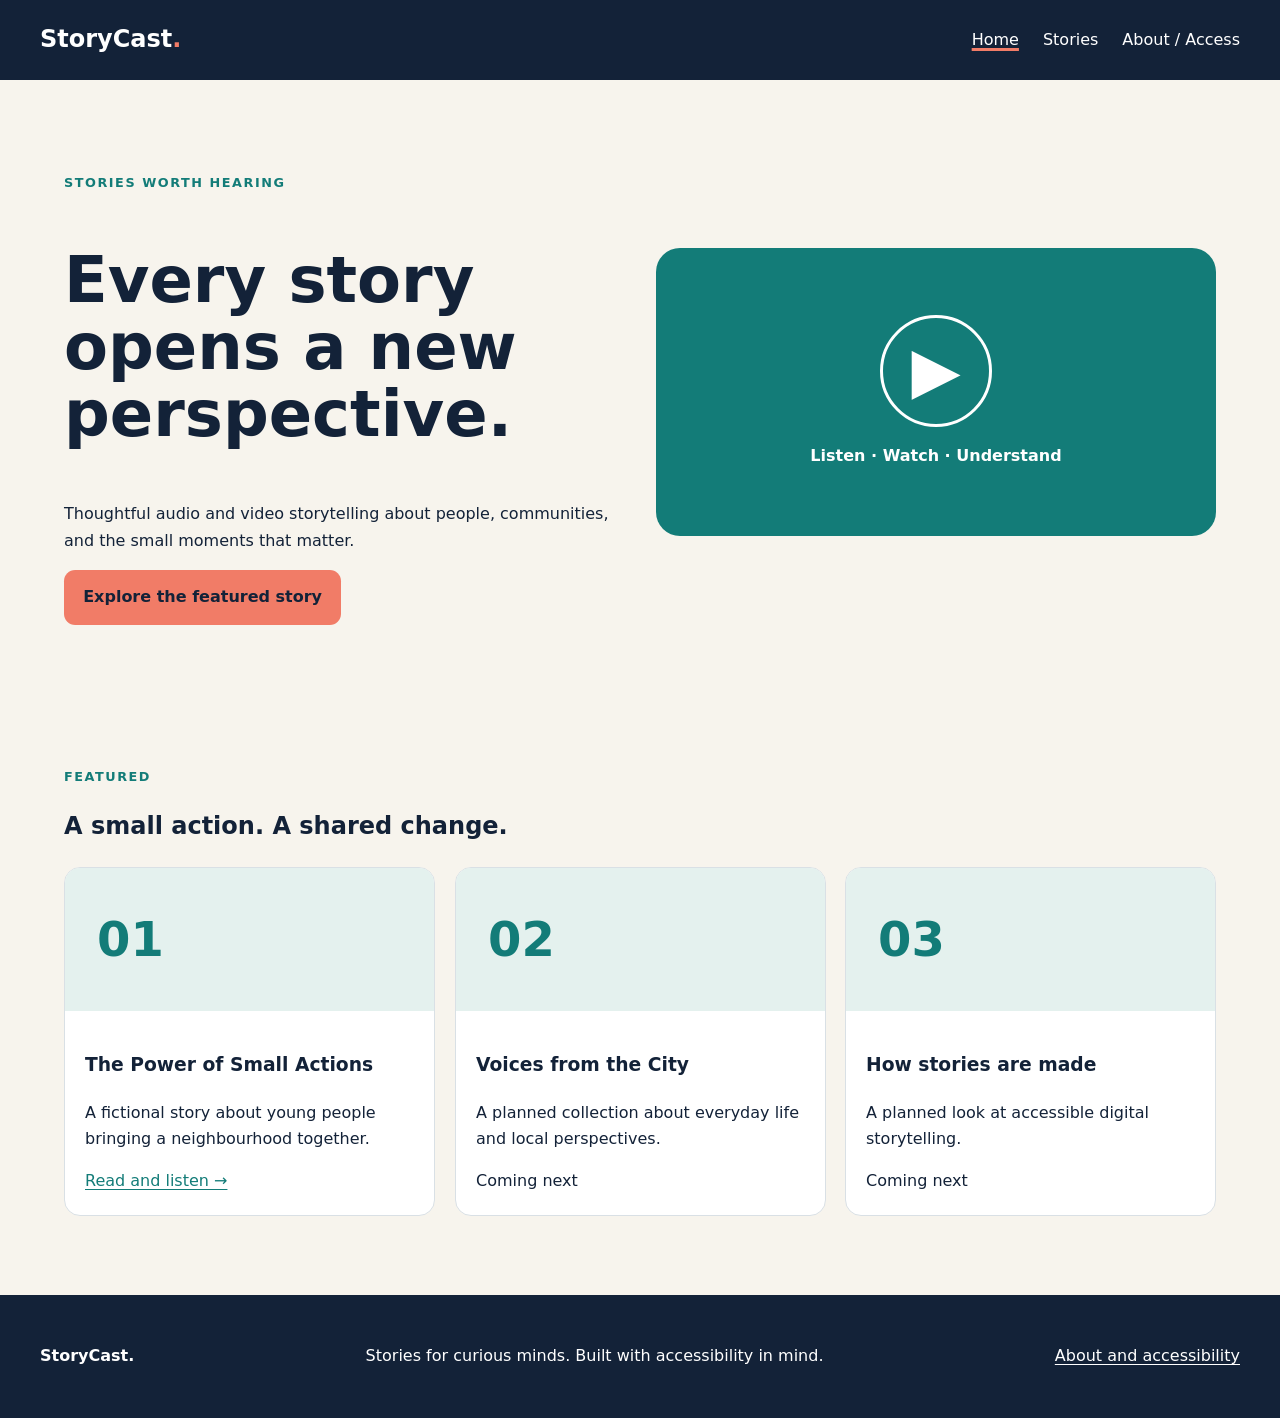
==== index.html @ 43b9b20c "Initial commit" ====
<!doctype html><html lang="en"><head><meta charset="utf-8"><meta name="viewport" content="width=device-width, initial-scale=1"><title>StoryCast | Stories worth hearing</title><meta name="description" content="Thoughtful audio and video storytelling."><link rel="stylesheet" href="css/main.css"><script defer src="js/main.js"></script></head><body><a class="skip-link" href="#main">Skip to main content</a><header class="site-header"><a class="brand" href="index.html">StoryCast<span>.</span></a><button class="nav-toggle" aria-expanded="false" aria-controls="primary-nav">Menu</button><nav id="primary-nav" class="site-nav" data-open="false" aria-label="Main navigation"><a aria-current="page" href="index.html">Home</a><a href="story/story-1.html">Stories</a><a href="about.html">About / Access</a></nav></header><main id="main"><section class="hero"><div><p class="eyebrow">Stories worth hearing</p><h1>Every story opens a new perspective.</h1><p>Thoughtful audio and video storytelling about people, communities, and the small moments that matter.</p><a class="button" href="story/story-1.html">Explore the featured story</a></div><div class="hero-art" aria-hidden="true"><span>▶</span><b>Listen · Watch · Understand</b></div></section><section class="section"><p class="eyebrow">Featured</p><h2>A small action. A shared change.</h2><div class="cards"><article class="card"><div class="visual">01</div><div class="card-body"><h3>The Power of Small Actions</h3><p>A fictional story about young people bringing a neighbourhood together.</p><a href="story/story-1.html">Read and listen →</a></div></article><article class="card"><div class="visual">02</div><div class="card-body"><h3>Voices from the City</h3><p>A planned collection about everyday life and local perspectives.</p><span>Coming next</span></div></article><article class="card"><div class="visual">03</div><div class="card-body"><h3>How stories are made</h3><p>A planned look at accessible digital storytelling.</p><span>Coming next</span></div></article></div></section></main><footer><b>StoryCast.</b><p>Stories for curious minds. Built with accessibility in mind.</p><a href="about.html">About and accessibility</a></footer></body></html>
---- css/main.css ----
/* Compiled CSS for the included starter site. Recompile sass/main.scss when editing Sass. */
:root{font-family:system-ui,-apple-system,BlinkMacSystemFont,"Segoe UI",sans-serif;font-size:1rem;line-height:1.65;color:#132238;background:#F7F4ED}*{box-sizing:border-box}body{margin:0}a{color:#137C78;text-underline-offset:.2em}:focus-visible{outline:3px solid #F17C67;outline-offset:4px}.skip-link{position:absolute;top:-5rem;left:1rem;background:white;padding:1rem}.skip-link:focus{top:1rem}.site-header{display:flex;align-items:center;justify-content:space-between;gap:1.5rem;padding:1.25rem max(1.25rem,calc((100% - 75rem)/2));background:#132238;color:white}.brand{font-size:1.5rem;font-weight:800;color:white;text-decoration:none}.brand span{color:#F17C67}.site-nav{display:flex;gap:1.5rem}.site-nav a{color:white;text-decoration:none}.site-nav a[aria-current=page]{text-decoration:underline;text-decoration-color:#F17C67;text-decoration-thickness:3px}.nav-toggle{display:none}.hero{max-width:75rem;margin:auto;padding:5rem 1.5rem;display:grid;grid-template-columns:1fr 1fr;gap:2rem;align-items:center}.hero h1,h1{font-size:clamp(2.3rem,5vw,4.5rem);line-height:1.05}.eyebrow{color:#137C78;text-transform:uppercase;letter-spacing:.12em;font-size:.8rem;font-weight:800}.lead{font-size:1.2rem;color:#536273}.button{display:inline-block;padding:.9rem 1.2rem;background:#F17C67;color:#132238;border-radius:.7rem;text-decoration:none;font-weight:800}.hero-art{min-height:18rem;border-radius:1.5rem;background:#137C78;color:white;display:grid;place-content:center;text-align:center;gap:1rem;container-type:inline-size}.hero-art span{font-size:4rem;border:3px solid white;border-radius:50%;width:7rem;height:7rem;display:grid;place-items:center;margin:auto}.section,.page{max-width:75rem;margin:auto;padding:3rem 1.5rem 5rem}.cards{display:grid;grid-template-columns:repeat(3,minmax(0,1fr));gap:1.25rem}.card,.panel{background:white;border:1px solid #D9E0E5;border-radius:1rem;overflow:hidden}.card{container-type:inline-size}.visual{padding:2rem;background:#E4F1EE;color:#137C78;font-size:3rem;font-weight:800}.card-body,.panel{padding:1.25rem}.media-layout{display:grid;grid-template-columns:1.6fr .8fr;gap:1.25rem}.panel{margin-bottom:1.25rem}video,audio{width:100%;max-width:100%}.transcript{max-width:55rem}.notice{padding:1rem;border-left:4px solid #F17C67;background:#FFF9F2}@container(max-width:320px){.card-body{padding:.75rem}.card h3{font-size:1.1rem}}footer{display:flex;flex-wrap:wrap;align-items:center;justify-content:space-between;gap:1rem;background:#132238;color:white;padding:2rem max(1.25rem,calc((100% - 75rem)/2))}footer a{color:white}@media(max-width:760px){.site-header{flex-wrap:wrap}.nav-toggle{display:block;background:transparent;color:white;border:1px solid white;border-radius:.5rem;padding:.6rem}.site-nav{flex-basis:100%;flex-direction:column}.js .site-nav[data-open=false]{display:none}.hero,.media-layout{grid-template-columns:1fr}.cards{grid-template-columns:1fr}.hero{padding-top:3rem}footer{flex-direction:column;align-items:flex-start}}@media(prefers-reduced-motion:reduce){*{scroll-behavior:auto!important;animation-duration:.01ms!important;transition-duration:.01ms!important}}
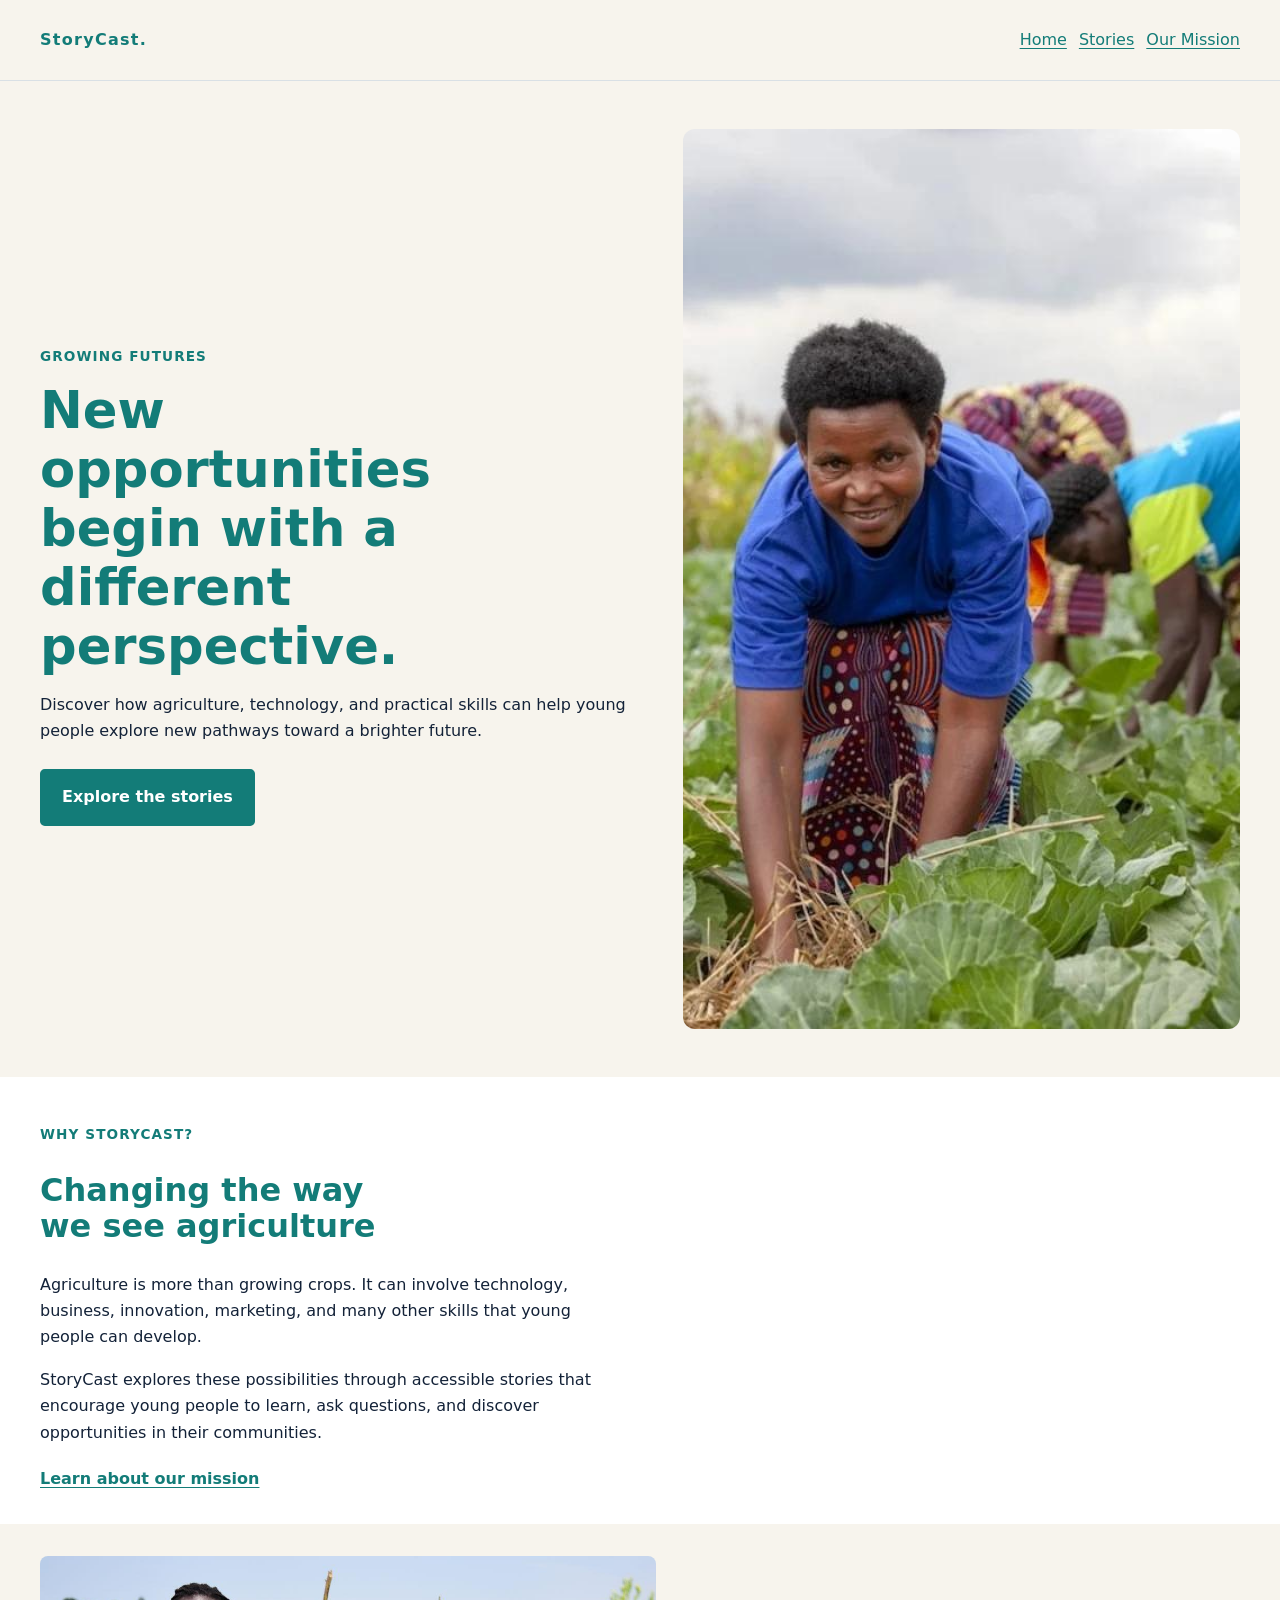
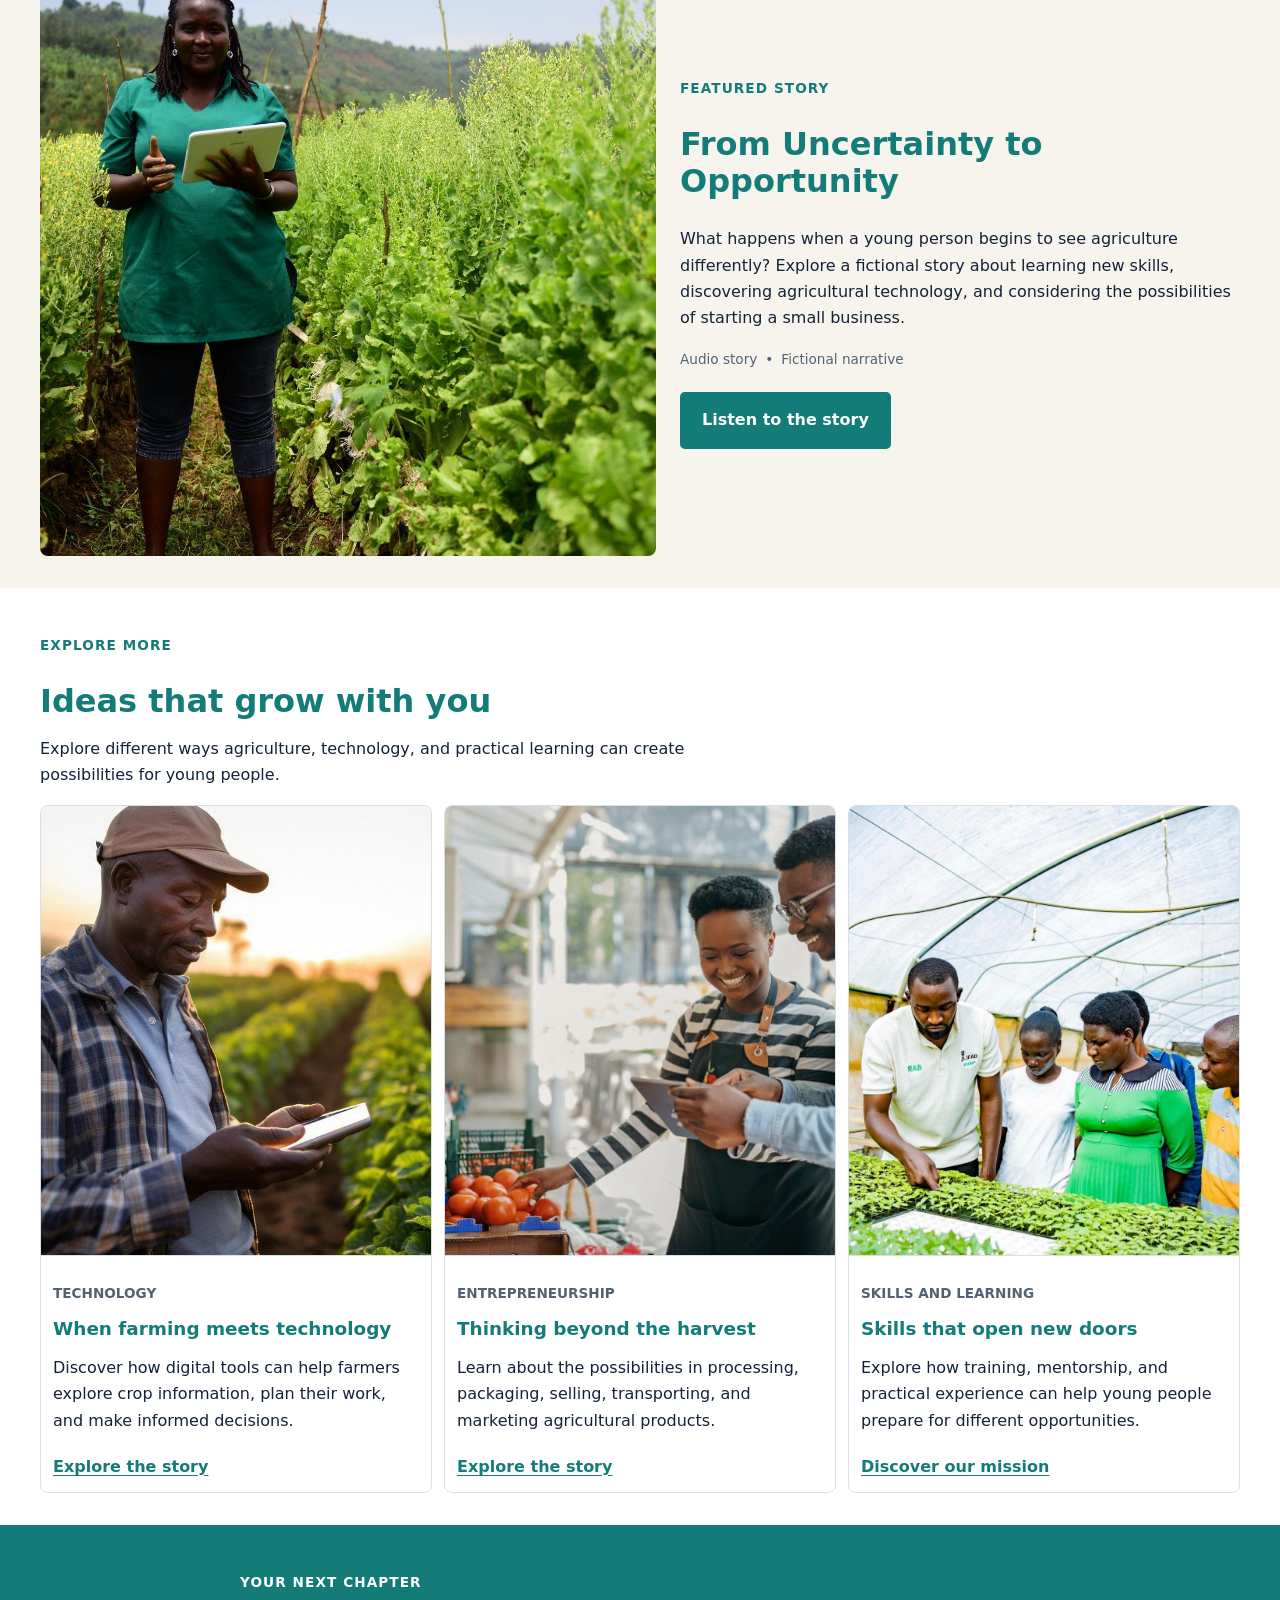
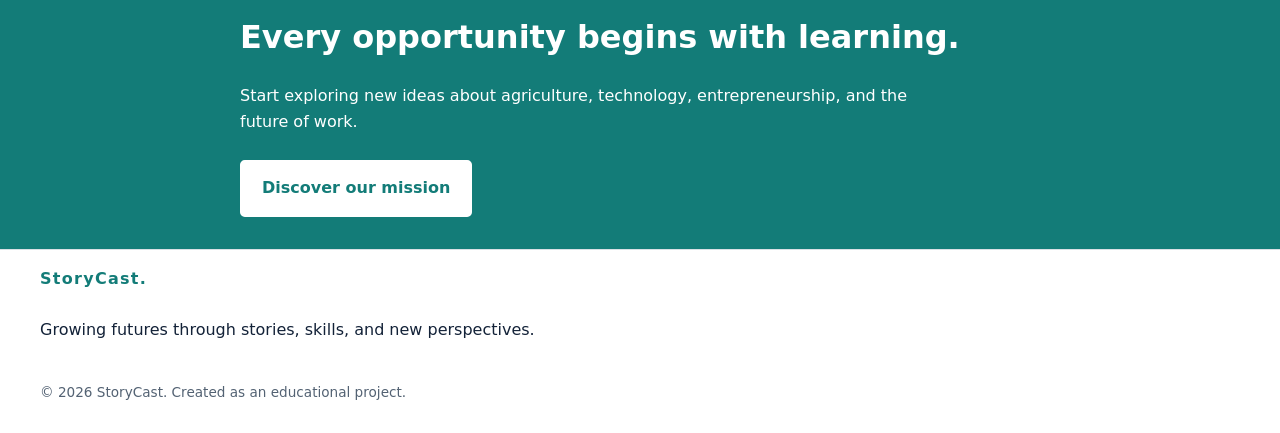
==== commit 692e90f1: "Final commit for storycast" ====
--- a/index.html
+++ b/index.html
@@ -1 +1,274 @@
-<!doctype html><html lang="en"><head><meta charset="utf-8"><meta name="viewport" content="width=device-width, initial-scale=1"><title>StoryCast | Stories worth hearing</title><meta name="description" content="Thoughtful audio and video storytelling."><link rel="stylesheet" href="css/main.css"><script defer src="js/main.js"></script></head><body><a class="skip-link" href="#main">Skip to main content</a><header class="site-header"><a class="brand" href="index.html">StoryCast<span>.</span></a><button class="nav-toggle" aria-expanded="false" aria-controls="primary-nav">Menu</button><nav id="primary-nav" class="site-nav" data-open="false" aria-label="Main navigation"><a aria-current="page" href="index.html">Home</a><a href="story/story-1.html">Stories</a><a href="about.html">About / Access</a></nav></header><main id="main"><section class="hero"><div><p class="eyebrow">Stories worth hearing</p><h1>Every story opens a new perspective.</h1><p>Thoughtful audio and video storytelling about people, communities, and the small moments that matter.</p><a class="button" href="story/story-1.html">Explore the featured story</a></div><div class="hero-art" aria-hidden="true"><span>▶</span><b>Listen · Watch · Understand</b></div></section><section class="section"><p class="eyebrow">Featured</p><h2>A small action. A shared change.</h2><div class="cards"><article class="card"><div class="visual">01</div><div class="card-body"><h3>The Power of Small Actions</h3><p>A fictional story about young people bringing a neighbourhood together.</p><a href="story/story-1.html">Read and listen →</a></div></article><article class="card"><div class="visual">02</div><div class="card-body"><h3>Voices from the City</h3><p>A planned collection about everyday life and local perspectives.</p><span>Coming next</span></div></article><article class="card"><div class="visual">03</div><div class="card-body"><h3>How stories are made</h3><p>A planned look at accessible digital storytelling.</p><span>Coming next</span></div></article></div></section></main><footer><b>StoryCast.</b><p>Stories for curious minds. Built with accessibility in mind.</p><a href="about.html">About and accessibility</a></footer></body></html>+<!DOCTYPE html>
+<html lang="en">
+<head>
+  <meta charset="UTF-8">
+  <meta name="viewport" content="width=device-width, initial-scale=1.0">
+
+  <meta
+    name="description"
+    content="StoryCast shares stories about agriculture, technology, and opportunities for young people in Rwanda."
+  >
+
+  <title>StoryCast | Growing Futures</title>
+
+  <link rel="stylesheet" href="css/main.css">
+  <script src="js/main.js" defer></script>
+</head>
+
+<body>
+  <a class="skip-link" href="#main-content">Skip to main content</a>
+
+  <header class="site-header">
+    <div class="container site-header__inner">
+      <a class="site-logo" href="index.html" aria-label="StoryCast home">
+        StoryCast<span aria-hidden="true">.</span>
+      </a>
+
+      <button
+        class="nav-toggle"
+        type="button"
+        aria-controls="primary-nav"
+        aria-expanded="false"
+      >
+        <span class="nav-toggle__text">Menu</span>
+      </button>
+
+      <nav
+        class="site-nav"
+        id="primary-nav"
+        aria-label="Main navigation"
+        data-open="false"
+      >
+        <ul class="site-nav__list">
+          <li><a href="index.html" aria-current="page">Home</a></li>
+          <li><a href="#stories">Stories</a></li>
+          <li><a href="about.html">Our Mission</a></li>
+        </ul>
+      </nav>
+    </div>
+  </header>
+
+  <main id="main-content">
+        <section class="hero">
+  <div class="container hero__layout">
+    <div class="hero__content">
+      <p class="hero__eyebrow">GROWING FUTURES</p>
+
+      <h1>New opportunities begin with a different perspective.</h1>
+
+      <p class="hero__description">
+        Discover how agriculture, technology, and practical skills can
+        help young people explore new pathways toward a brighter future.
+      </p>
+
+      <a class="button button--primary" href="#stories">
+        Explore the stories
+      </a>
+    </div>
+
+    <div class="hero__media">
+      <img
+        class="hero__image"
+        src="assets/images/hero-farm.jpg"
+        alt="A farmer working among green crops in a field"
+        width="800"
+        height="900"
+      >
+    </div>
+  </div>
+</section>
+
+    <section class="mission-intro section-spacing">
+      <div class="container mission-intro__layout">
+        <div class="mission-intro__content">
+          <p class="section-eyebrow">WHY STORYCAST?</p>
+
+          <h2>Changing the way we see agriculture</h2>
+
+          <p>
+            Agriculture is more than growing crops. It can involve
+            technology, business, innovation, marketing, and many other
+            skills that young people can develop.
+          </p>
+
+          <p>
+            StoryCast explores these possibilities through accessible
+            stories that encourage young people to learn, ask questions,
+            and discover opportunities in their communities.
+          </p>
+
+          <a class="text-link" href="about.html">
+            Learn about our mission
+          </a>
+        </div>
+      </div>
+    </section>
+
+    <section class="featured-story section-spacing">
+      <div class="container featured-story__layout">
+        <div class="featured-story__media">
+          <img
+            class="featured-story__image"
+            src="assets/images/featured-story.jpg"
+            alt="Young people working together on an agricultural project"
+            width="800"
+            height="600"
+            loading="lazy"
+          >
+        </div>
+
+        <div class="featured-story__content">
+          <p class="section-eyebrow">FEATURED STORY</p>
+
+          <h2>From Uncertainty to Opportunity</h2>
+
+          <p>
+            What happens when a young person begins to see agriculture
+            differently? Explore a fictional story about learning new
+            skills, discovering agricultural technology, and considering
+            the possibilities of starting a small business.
+          </p>
+
+          <p class="story-meta">
+            <span>Audio story</span>
+            <span aria-hidden="true">•</span>
+            <span>Fictional narrative</span>
+          </p>
+
+          <a class="button button--primary" href="story/story-1.html">
+            Listen to the story
+          </a>
+        </div>
+      </div>
+    </section>
+
+    <section class="stories-section section-spacing" id="stories">
+      <div class="container">
+        <div class="section-heading">
+          <p class="section-eyebrow">EXPLORE MORE</p>
+
+          <h2>Ideas that grow with you</h2>
+
+          <p>
+            Explore different ways agriculture, technology, and practical
+            learning can create possibilities for young people.
+          </p>
+        </div>
+
+        <div class="story-grid">
+          <article class="story-card">
+            <img
+              class="story-card__image"
+              src="assets/images/agricultural-tech.jpg"
+              alt="A farmer using a smartphone to check crops"
+              width="600"
+              height="450"
+              loading="lazy"
+            >
+
+            <div class="story-card__content">
+              <p class="story-card__category">TECHNOLOGY</p>
+
+              <h3>When farming meets technology</h3>
+
+              <p>
+                Discover how digital tools can help farmers explore crop
+                information, plan their work, and make informed decisions.
+              </p>
+
+              <a class="text-link" href="story/story-1.html">
+                Explore the story
+              </a>
+            </div>
+          </article>
+
+          <article class="story-card">
+            <img
+              class="story-card__image"
+              src="assets/images/agribusiness.jpg"
+              alt="A young entrepreneur working with agricultural produce"
+              width="600"
+              height="450"
+              loading="lazy"
+            >
+
+            <div class="story-card__content">
+              <p class="story-card__category">ENTREPRENEURSHIP</p>
+
+              <h3>Thinking beyond the harvest</h3>
+
+              <p>
+                Learn about the possibilities in processing, packaging,
+                selling, transporting, and marketing agricultural products.
+              </p>
+
+              <a class="text-link" href="story/story-1.html">
+                Explore the story
+              </a>
+            </div>
+          </article>
+
+          <article class="story-card">
+            <img
+              class="story-card__image"
+              src="assets/images/skills-training.jpg"
+              alt="Young people learning practical agricultural skills"
+              width="600"
+              height="450"
+              loading="lazy"
+            >
+
+            <div class="story-card__content">
+              <p class="story-card__category">SKILLS AND LEARNING</p>
+
+              <h3>Skills that open new doors</h3>
+
+              <p>
+                Explore how training, mentorship, and practical experience
+                can help young people prepare for different opportunities.
+              </p>
+
+              <a class="text-link" href="about.html">
+                Discover our mission
+              </a>
+            </div>
+          </article>
+        </div>
+      </div>
+    </section>
+
+    <section class="call-to-action section-spacing">
+      <div class="container call-to-action__content">
+        <p class="section-eyebrow">YOUR NEXT CHAPTER</p>
+
+        <h2>Every opportunity begins with learning.</h2>
+
+        <p>
+          Start exploring new ideas about agriculture, technology,
+          entrepreneurship, and the future of work.
+        </p>
+
+        <a class="button button--light" href="about.html">
+          Discover our mission
+        </a>
+      </div>
+    </section>
+  </main>
+
+  <footer class="site-footer">
+    <div class="container site-footer__inner">
+      <a class="site-logo site-logo--footer" href="index.html">
+        StoryCast<span aria-hidden="true">.</span>
+      </a>
+
+      <p>
+        Growing futures through stories, skills, and new perspectives.
+      </p>
+
+      <p class="site-footer__copyright">
+        &copy; 2026 StoryCast. Created as an educational project.
+      </p>
+    </div>
+  </footer>
+</body>
+</html>
--- a/css/main.css
+++ b/css/main.css
@@ -1,2 +1,562 @@
-/* Compiled CSS for the included starter site. Recompile sass/main.scss when editing Sass. */
-:root{font-family:system-ui,-apple-system,BlinkMacSystemFont,"Segoe UI",sans-serif;font-size:1rem;line-height:1.65;color:#132238;background:#F7F4ED}*{box-sizing:border-box}body{margin:0}a{color:#137C78;text-underline-offset:.2em}:focus-visible{outline:3px solid #F17C67;outline-offset:4px}.skip-link{position:absolute;top:-5rem;left:1rem;background:white;padding:1rem}.skip-link:focus{top:1rem}.site-header{display:flex;align-items:center;justify-content:space-between;gap:1.5rem;padding:1.25rem max(1.25rem,calc((100% - 75rem)/2));background:#132238;color:white}.brand{font-size:1.5rem;font-weight:800;color:white;text-decoration:none}.brand span{color:#F17C67}.site-nav{display:flex;gap:1.5rem}.site-nav a{color:white;text-decoration:none}.site-nav a[aria-current=page]{text-decoration:underline;text-decoration-color:#F17C67;text-decoration-thickness:3px}.nav-toggle{display:none}.hero{max-width:75rem;margin:auto;padding:5rem 1.5rem;display:grid;grid-template-columns:1fr 1fr;gap:2rem;align-items:center}.hero h1,h1{font-size:clamp(2.3rem,5vw,4.5rem);line-height:1.05}.eyebrow{color:#137C78;text-transform:uppercase;letter-spacing:.12em;font-size:.8rem;font-weight:800}.lead{font-size:1.2rem;color:#536273}.button{display:inline-block;padding:.9rem 1.2rem;background:#F17C67;color:#132238;border-radius:.7rem;text-decoration:none;font-weight:800}.hero-art{min-height:18rem;border-radius:1.5rem;background:#137C78;color:white;display:grid;place-content:center;text-align:center;gap:1rem;container-type:inline-size}.hero-art span{font-size:4rem;border:3px solid white;border-radius:50%;width:7rem;height:7rem;display:grid;place-items:center;margin:auto}.section,.page{max-width:75rem;margin:auto;padding:3rem 1.5rem 5rem}.cards{display:grid;grid-template-columns:repeat(3,minmax(0,1fr));gap:1.25rem}.card,.panel{background:white;border:1px solid #D9E0E5;border-radius:1rem;overflow:hidden}.card{container-type:inline-size}.visual{padding:2rem;background:#E4F1EE;color:#137C78;font-size:3rem;font-weight:800}.card-body,.panel{padding:1.25rem}.media-layout{display:grid;grid-template-columns:1.6fr .8fr;gap:1.25rem}.panel{margin-bottom:1.25rem}video,audio{width:100%;max-width:100%}.transcript{max-width:55rem}.notice{padding:1rem;border-left:4px solid #F17C67;background:#FFF9F2}@container(max-width:320px){.card-body{padding:.75rem}.card h3{font-size:1.1rem}}footer{display:flex;flex-wrap:wrap;align-items:center;justify-content:space-between;gap:1rem;background:#132238;color:white;padding:2rem max(1.25rem,calc((100% - 75rem)/2))}footer a{color:white}@media(max-width:760px){.site-header{flex-wrap:wrap}.nav-toggle{display:block;background:transparent;color:white;border:1px solid white;border-radius:.5rem;padding:.6rem}.site-nav{flex-basis:100%;flex-direction:column}.js .site-nav[data-open=false]{display:none}.hero,.media-layout{grid-template-columns:1fr}.cards{grid-template-columns:1fr}.hero{padding-top:3rem}footer{flex-direction:column;align-items:flex-start}}@media(prefers-reduced-motion:reduce){*{scroll-behavior:auto!important;animation-duration:.01ms!important;transition-duration:.01ms!important}}
+*,
+*::before,
+*::after {
+  box-sizing: border-box;
+}
+
+html {
+  scroll-behavior: smooth;
+  scroll-padding-top: 1rem;
+}
+
+body {
+  margin: 0;
+  background: #F7F4ED;
+  color: #132238;
+  font-family: system-ui, -apple-system, BlinkMacSystemFont, "Segoe UI", sans-serif;
+  font-size: 1rem;
+  line-height: 1.65;
+}
+
+img,
+video {
+  display: block;
+  max-width: 100%;
+}
+
+a {
+  color: #137C78;
+  text-underline-offset: 0.2em;
+}
+
+a:hover {
+  text-decoration-thickness: 2px;
+}
+
+a:focus-visible,
+button:focus-visible {
+  outline: 3px solid #132238;
+  outline-offset: 4px;
+}
+
+h1,
+h2,
+h3 {
+  color: #137C78;
+  line-height: 1.15;
+}
+
+h1 {
+  font-size: clamp(2.25rem, 4vw, 3.25rem);
+}
+
+h2 {
+  font-size: clamp(1.5rem, 2.5vw, 2.25rem);
+}
+
+h3 {
+  font-size: 1.15rem;
+}
+
+p {
+  max-width: 68ch;
+}
+
+.container {
+  width: min(100% - 2.5rem, 75rem);
+  margin-inline: auto;
+}
+
+.section {
+  padding-block: 2rem;
+}
+
+.skip-link {
+  position: absolute;
+  top: 0.5rem;
+  left: 0.5rem;
+  z-index: 100;
+  padding: 0.75rem 1rem;
+  background: #FFFFFF;
+  color: #137C78;
+  transform: translateY(-150%);
+}
+
+.skip-link:focus {
+  transform: translateY(0);
+}
+
+.site-header {
+  border-bottom: 1px solid #D9E0E5;
+  background: #F7F4ED;
+}
+
+.header-inner,
+.site-header__inner {
+  min-height: 5rem;
+  display: flex;
+  align-items: center;
+  justify-content: space-between;
+  gap: 0.75rem;
+}
+
+.site-logo {
+  color: #137C78;
+  font-weight: 800;
+  letter-spacing: 0.08em;
+  text-decoration: none;
+}
+
+.site-logo--footer {
+  color: #137C78;
+}
+
+.site-nav__list,
+.footer-links {
+  display: flex;
+  align-items: center;
+  flex-wrap: wrap;
+  gap: 0.75rem;
+  margin: 0;
+  padding: 0;
+  list-style: none;
+}
+
+.site-nav a,
+.footer-links a {
+  font-size: 1rem;
+}
+
+.nav-toggle {
+  display: none;
+  padding: 0.65rem 0.9rem;
+  border: 1px solid #137C78;
+  border-radius: 0.3rem;
+  background: transparent;
+  color: #137C78;
+  font: inherit;
+}
+
+.nav-toggle__text {
+  font: inherit;
+}
+
+.hero {
+  padding-block: 3rem;
+  background: #F7F4ED;
+}
+
+.hero__content {
+  max-width: 80rem;
+}
+
+.hero__layout {
+  display: grid;
+  grid-template-columns: 1fr 0.9fr;
+  align-items: center;
+  gap: 1.5rem;
+}
+
+.hero__content {
+  padding-block: 2rem;
+}
+
+.hero__image {
+  display: block;
+  width: 100%;
+  aspect-ratio: 4/5;
+  object-fit: cover;
+  border-radius: 0.75rem;
+}
+
+@media (max-width: 48rem) {
+  .hero__layout {
+    grid-template-columns: 1fr;
+    gap: 0.75rem;
+  }
+  .hero__content {
+    padding-block: 1rem;
+  }
+  .hero__media {
+    order: -1;
+  }
+  .hero__image {
+    aspect-ratio: 16/10;
+  }
+}
+.hero h1 {
+  max-width: 14ch;
+  margin-block: 0.5rem;
+}
+
+.hero__description {
+  max-width: 58ch;
+}
+
+.eyebrow,
+.hero__eyebrow,
+.section-eyebrow {
+  color: #137C78;
+  font-size: 0.85rem;
+  font-weight: 700;
+  letter-spacing: 0.08em;
+  text-transform: uppercase;
+}
+
+.section-spacing {
+  padding-block: 2rem;
+}
+
+.button {
+  display: inline-block;
+  margin-top: 0.5rem;
+  padding: 0.85rem 1.25rem;
+  border: 2px solid #137C78;
+  border-radius: 0.3rem;
+  background: #137C78;
+  color: #FFFFFF;
+  font-size: 1rem;
+  font-weight: 700;
+  text-decoration: none;
+}
+
+.button:hover {
+  background: #0E5C59;
+}
+
+.button--primary {
+  border-color: #137C78;
+  background: #137C78;
+  color: #FFFFFF;
+}
+
+.button--primary:hover {
+  background: #0E5C59;
+}
+
+.button--light {
+  border-color: #FFFFFF;
+  background: #FFFFFF;
+  color: #137C78;
+}
+
+.button--light:hover {
+  background: #F7F4ED;
+}
+
+.hero__secondary {
+  margin-left: 0.5rem;
+}
+
+.mission-intro {
+  background: #FFFFFF;
+}
+
+.mission-intro__layout {
+  display: grid;
+  grid-template-columns: minmax(0, 1fr) minmax(0, 1fr);
+  gap: 1.5rem;
+  align-items: start;
+}
+
+.mission-intro__content {
+  max-width: 46rem;
+}
+
+.mission-intro__layout h2 {
+  max-width: 16ch;
+}
+
+.featured-story {
+  background: #F7F4ED;
+}
+
+.featured-story__media {
+  min-width: 0;
+}
+
+.story-meta {
+  display: flex;
+  flex-wrap: wrap;
+  align-items: center;
+  gap: 0.5rem;
+  margin-top: 0.75rem;
+  color: #536273;
+  font-size: 0.85rem;
+}
+
+.featured-story__layout {
+  display: grid;
+  grid-template-columns: minmax(0, 1.1fr) minmax(0, 1fr);
+  align-items: center;
+  gap: 1.5rem;
+}
+
+.featured-story__image {
+  display: block;
+  width: 100%;
+  aspect-ratio: 4/3;
+  object-fit: cover;
+  border-radius: 0.5rem;
+}
+
+.story-card__image {
+  display: block;
+  width: 100%;
+  aspect-ratio: 4/3;
+  object-fit: cover;
+  border-bottom: 1px solid #D9E0E5;
+}
+
+.featured-story__content {
+  max-width: 38rem;
+}
+
+.media-placeholder {
+  min-height: 15rem;
+  display: grid;
+  place-items: center;
+  padding: 0.75rem;
+  border: 1px solid #D9E0E5;
+  background: #E4F1EE;
+  color: #132238;
+  text-align: center;
+}
+
+.content-note {
+  color: #536273;
+  font-size: 0.85rem;
+  font-style: italic;
+}
+
+.section-heading {
+  margin-bottom: 1rem;
+}
+
+.section-heading h2 {
+  margin-bottom: 0.25rem;
+}
+
+.story-grid {
+  display: grid;
+  grid-template-columns: repeat(3, minmax(0, 1fr));
+  gap: 0.75rem;
+  container-name: story-list;
+  container-type: inline-size;
+}
+
+.story-card {
+  min-width: 0;
+  overflow: hidden;
+  border: 1px solid #D9E0E5;
+  border-radius: 0.5rem;
+  background: #FFFFFF;
+}
+
+.story-card .media-placeholder {
+  min-height: 12rem;
+  border: 0;
+  border-bottom: 1px solid #D9E0E5;
+}
+
+.story-card__content {
+  padding: 0.75rem;
+}
+
+.story-card__content h3 {
+  margin-block: 0.25rem;
+}
+
+.story-card__category {
+  color: #536273;
+  font-size: 0.85rem;
+  font-weight: 700;
+  text-transform: uppercase;
+}
+
+.text-link {
+  display: inline-block;
+  margin-top: 0.25rem;
+  font-weight: 700;
+}
+
+.stories-section {
+  background: #FFFFFF;
+}
+
+.call-to-action {
+  background: #137C78;
+  color: #FFFFFF;
+}
+
+.call-to-action__content {
+  max-width: 50rem;
+}
+
+.call-to-action h2,
+.call-to-action .eyebrow,
+.call-to-action .section-eyebrow {
+  color: #FFFFFF;
+}
+
+.call-to-action .button {
+  border-color: #FFFFFF;
+  background: #FFFFFF;
+  color: #137C78;
+}
+
+.call-to-action .button:hover {
+  background: #F7F4ED;
+}
+
+.site-footer {
+  padding-block: 1rem;
+  border-top: 1px solid #D9E0E5;
+  background: #FFFFFF;
+}
+
+.footer-inner,
+.site-footer__inner {
+  display: grid;
+  gap: 0.5rem;
+}
+
+.site-footer__copyright {
+  color: #536273;
+  font-size: 0.85rem;
+}
+
+.footer-credit {
+  color: #536273;
+  font-size: 0.85rem;
+}
+
+.story-intro {
+  max-width: 52rem;
+  margin-bottom: 1.5rem;
+}
+
+.story-detail > section {
+  max-width: 56.25rem;
+  margin-bottom: 1.5rem;
+}
+
+.story-detail video {
+  width: 100%;
+  height: auto;
+  background: #000000;
+}
+
+.story-detail audio {
+  display: block;
+  width: 100%;
+  max-width: 42rem;
+}
+
+.story-media {
+  margin: 0.25rem 0 0;
+}
+
+.story-media video,
+.story-media audio {
+  width: 100%;
+  max-width: 100%;
+}
+
+.story-media figcaption {
+  max-width: 68ch;
+  margin-top: 0.5rem;
+  color: #536273;
+  font-size: 0.85rem;
+}
+
+.story-transcript {
+  padding: 1rem;
+  border: 1px solid #D9E0E5;
+  border-radius: 0.5rem;
+  background: #FFFFFF;
+}
+
+.story-transcript p {
+  max-width: 68ch;
+}
+
+.about-section {
+  background: #FFFFFF;
+}
+
+.mission-list {
+  padding-left: 1.5rem;
+}
+
+.mission-list li {
+  margin-bottom: 0.5rem;
+}
+
+@container story-list (max-width: 42rem) {
+  .story-card__content {
+    padding: 0.5rem;
+  }
+  .story-card .media-placeholder {
+    min-height: 10rem;
+  }
+}
+@media (max-width: 48rem) {
+  .header-inner,
+  .site-header__inner {
+    position: relative;
+    flex-wrap: wrap;
+    padding-block: 0.5rem;
+  }
+  .nav-toggle {
+    display: inline-block;
+  }
+  .site-nav {
+    width: 100%;
+  }
+  .site-nav__list {
+    align-items: flex-start;
+    flex-direction: column;
+    padding-block: 0.5rem;
+  }
+  .js .site-nav[data-open=false] {
+    display: none;
+  }
+  .mission-intro__layout,
+  .featured-story__layout {
+    grid-template-columns: 1fr;
+  }
+  .story-grid {
+    grid-template-columns: 1fr;
+  }
+  .hero {
+    padding-block: 1.5rem;
+  }
+  .section {
+    padding-block: 1.5rem;
+  }
+  .section-spacing {
+    padding-block: 1.5rem;
+  }
+  .hero__secondary {
+    display: block;
+    width: fit-content;
+    margin-left: 0;
+  }
+  .story-transcript {
+    padding: 0.5rem;
+  }
+}
+@media (prefers-reduced-motion: reduce) {
+  html {
+    scroll-behavior: auto;
+  }
+  *,
+  *::before,
+  *::after {
+    animation-duration: 0.01ms !important;
+    animation-iteration-count: 1 !important;
+    transition-duration: 0.01ms !important;
+    scroll-behavior: auto !important;
+  }
+}
